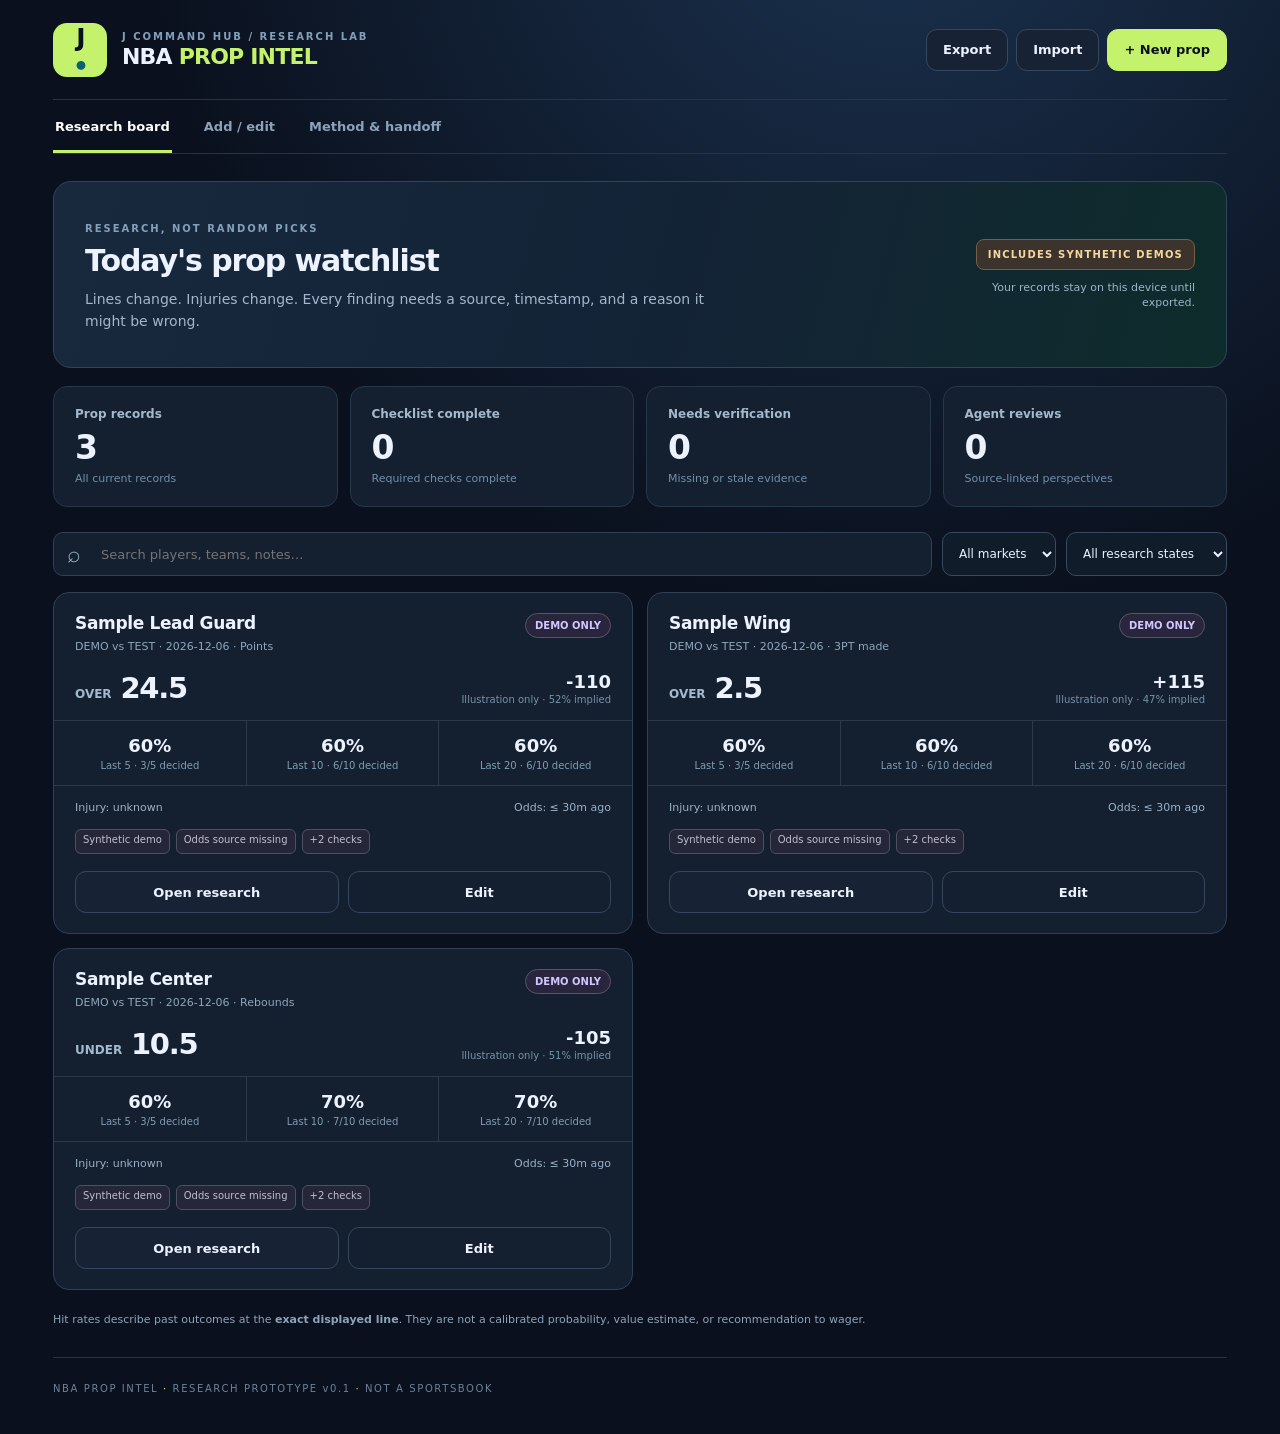
==== index.html @ aec1f1df "Import original NBA Prop Intel v0.1 source and living agent handoff" ====
<!doctype html>
<html lang="en">
<head>
  <meta charset="utf-8"><meta name="viewport" content="width=device-width,initial-scale=1,viewport-fit=cover">
  <meta name="theme-color" content="#0b1120"><meta name="description" content="Source-first NBA player prop research board for J Command Hub">
  <title>NBA Prop Intel · J Command Hub</title>
  <link rel="stylesheet" href="styles.css">
</head>
<body>
<div class="shell">
<header class="topbar">
  <div class="identity"><div class="logo">J<span>•</span></div><div><div class="eyebrow">J COMMAND HUB / RESEARCH LAB</div><h1>NBA <em>PROP INTEL</em></h1></div></div>
  <div class="head-actions"><button class="btn subtle" id="exportBtn" title="Export all records as JSON">Export</button><label for="importFile" class="btn subtle" tabindex="0" role="button">Import</label><input id="importFile" type="file" accept=".json,application/json" hidden><button id="newBtn" class="btn primary">+ New prop</button></div>
</header>
<nav class="nav" aria-label="Main navigation"><button data-tab="board" class="tab active">Research board</button><button data-tab="editor" class="tab">Add / edit</button><button data-tab="method" class="tab">Method &amp; handoff</button></nav>
<main>
<section id="boardTab" class="view active">
  <div class="hero"><div><span class="kicker">RESEARCH, NOT RANDOM PICKS</span><h2>Today's prop watchlist</h2><p>Lines change. Injuries change. Every finding needs a source, timestamp, and a reason it might be wrong.</p></div><div class="hero-right"><span id="modeBadge" class="mode">DEMO DATA</span><span class="small">Your records stay on this device until exported.</span></div></div>
  <div class="metrics"><div><div class="metric-label">Prop records</div><strong id="totalMetric">0</strong><small>All current records</small></div><div><div class="metric-label">Checklist complete</div><strong id="readyMetric">0</strong><small>Required checks complete</small></div><div><div class="metric-label">Needs verification</div><strong id="verifyMetric">0</strong><small>Missing or stale evidence</small></div><div><div class="metric-label">Agent reviews</div><strong id="reviewsMetric">0</strong><small>Source-linked perspectives</small></div></div>
  <div class="toolbar"><div class="searchwrap"><span aria-hidden="true">⌕</span><input id="searchInput" type="search" placeholder="Search players, teams, notes…" aria-label="Search prop records"></div><select id="marketFilter" aria-label="Filter market"><option value="all">All markets</option><option>Points</option><option>Rebounds</option><option>Assists</option><option>3PT made</option><option>PRA</option><option>PR</option><option>PA</option><option>RA</option><option>Steals</option><option>Blocks</option></select><select id="statusFilter" aria-label="Filter research state"><option value="all">All research states</option><option value="ready">Checklist complete</option><option value="verify">Needs verification</option><option value="demo">Demo only</option></select></div>
  <div id="boardList" class="cardgrid" aria-live="polite"></div><div class="footnote">Hit rates describe past outcomes at the <strong>exact displayed line</strong>. They are not a calibrated probability, value estimate, or recommendation to wager.</div>
</section>
<section id="editorTab" class="view">
  <div class="sectionhead"><div><span class="kicker">SOURCE-FIRST ENTRY</span><h2 id="editorHeading">Add a prop to research</h2><p>Missing information is allowed; unverified information is never silently treated as fact.</p></div><button id="clearFormBtn" class="btn subtle">Clear form</button></div>
  <form id="propForm" class="editor" novalidate><input type="hidden" id="recordId">
    <h3>01 / Market & price</h3><div class="form-grid">
      <label>Player <span>*</span><input id="player" required maxlength="100" placeholder="e.g. Player name"></label>
      <label>Game date <span>*</span><input id="gameDate" type="date" required></label>
      <label>Team<input id="team" maxlength="12" placeholder="e.g. BOS"></label><label>Opponent<input id="opponent" maxlength="12" placeholder="e.g. NYK"></label>
      <label>Market <span>*</span><select id="market"><option>Points</option><option>Rebounds</option><option>Assists</option><option>3PT made</option><option>PRA</option><option>PR</option><option>PA</option><option>RA</option><option>Steals</option><option>Blocks</option></select></label><label>Side <span>*</span><select id="side"><option>Over</option><option>Under</option></select></label>
      <label>Line <span>*</span><input id="line" type="number" step="0.5" min="0" required placeholder="24.5"></label><label>American odds <span>*</span><input id="odds" type="number" step="1" required placeholder="-110"></label>
      <label>Sportsbook<input id="sportsbook" maxlength="100" placeholder="Book or provider"></label><label>Odds captured at (local)<input id="oddsCaptured" type="datetime-local"></label>
      <label class="span2">Odds source link<input id="oddsSource" type="url" placeholder="https://…"></label>
    </div>
    <h3>02 / Statistical evidence</h3><div class="form-grid"><label class="span2">Recent completed-game values (newest first, separated by commas)<textarea id="recentGames" rows="3" placeholder="Example: 26, 30, 18, 27, 21 (only real, verified games)"></textarea><small>Only enter results for the selected market. Exclude DNPs, record sample dates in notes, and verify official box scores.</small></label>
    <label class="span2">Statistics source link<input id="statSource" type="url" placeholder="https://…"></label><label class="span2">Usage / minutes / role context<textarea id="roleNotes" rows="2" placeholder="Minutes trend, starting role, teammate availability, sample comparability…"></textarea></label></div>
    <h3>03 / Injury & opponent verification</h3><div class="form-grid"><label>Injury status<select id="injuryStatus"><option value="unknown">Unverified</option><option value="available">Available / verified</option><option value="questionable">Questionable</option><option value="out">Out</option><option value="doubtful">Doubtful</option><option value="probable">Probable</option></select></label><label>Last injury check (local)<input id="injuryChecked" type="datetime-local"></label><label class="span2">Injury source link<input id="injurySource" type="url" placeholder="https://official.nba.com/…"></label><label class="span2">Opponent & scenario notes<textarea id="matchupNotes" rows="2" placeholder="Pace, opponent scheme, rotation, back-to-back, relevant risks; cite sources in agent reviews"></textarea></label></div>
    <h3>04 / Review decision</h3><div class="form-grid"><label>Framework verdict<select id="verdict"><option value="HOLD">HOLD — needs verification</option><option value="LEAN">LEAN — conditional / price sensitive</option><option value="PASS">PASS — not supported</option><option value="VALUE GONE">VALUE GONE — line moved or price unavailable</option></select></label><label>Reviewer<input id="reviewer" maxlength="80" placeholder="J / Zeus / other agent"></label><label class="span2">Reason / biggest counterargument<textarea id="reason" rows="3" placeholder="What supports it, what contradicts it, and which assumptions remain…"></textarea></label></div>
    <div class="form-actions"><button class="btn primary" type="submit">Save research record</button><button type="button" id="deleteBtn" class="btn danger" hidden>Delete record</button><span id="formFeedback" role="status"></span></div>
  </form>
</section>
<section id="methodTab" class="view"><div class="sectionhead"><div><span class="kicker">GUARDRAILS & AGENT WORKFLOW</span><h2>How this research board works</h2><p>Transparent evidence beats an impressive-sounding unsupported AI prediction.</p></div></div>
  <div class="method-grid"><article><h3>1. Confirm the exact market</h3><p>Player, date, side, line, book, American price, and quote time. A line of 24.5 cannot be compared with 25.5 as though it were identical.</p></article><article><h3>2. Verify the stats</h3><p>Calculate from real game logs. Exclude DNP. Check sample size and whether the same minutes/role applies today.</p></article><article><h3>3. Check game-day uncertainty</h3><p>Use the <a href="https://official.nba.com/nba-injury-report-2026-27-season/" target="_blank" rel="noopener noreferrer">NBA official injury report</a>. Confirm lineup implications close to tip-off; stale odds become research-incomplete.</p></article><article><h3>4. Challenge the thesis</h3><p>Assign independent agents to stats, injury/rotation, matchup, market price, and counterargument. Log evidence with links and times.</p></article><article><h3>5. Distinguish price from probability</h3><p>American odds imply a <em>bookmaker break-even rate including vig</em>. Historical hit rate alone cannot establish expected value or an edge.</p></article><article><h3>6. Track predictions honestly</h3><p>Store pregame snapshots before comparing with outcomes; no hindsight edits. Maintain historical accuracy and calibration only after a meaningful sample.</p></article></div>
  <div class="callout"><strong>Multi-agent handoff</strong><p>Export the board as JSON and give it to the next agent together with <code>AGENT-HANDOFF.md</code>. Each agent should append a source-linked review, never overwrite an earlier review or silently upgrade unknown evidence to verified. The Hub stores the project link and next action; detailed NBA research stays in this app.</p><p>This version is a local prototype: no live sportsbook or stat API, cloud synchronization, automatic agent access, or real-money bet execution.</p></div>
</section>
</main>
<footer>NBA PROP INTEL <span>·</span> RESEARCH PROTOTYPE v0.1 <span>·</span> NOT A SPORTSBOOK</footer>
</div>
<dialog id="detailsDialog" aria-labelledby="detailsTitle"><div class="dialog-header"><div><span class="kicker">RESEARCH FILE</span><h2 id="detailsTitle">Player prop</h2></div><button id="closeDialog" aria-label="Close details" class="close">×</button></div><div id="detailsContent"></div><div class="dialog-actions"><button class="btn subtle" id="editFromDialog">Edit record</button><button class="btn primary" id="agentReviewBtn">Add agent review</button></div><div id="reviewEditor" hidden><h3>New independent review</h3><form id="reviewForm"><label>Research lane<select id="reviewRole"><option>Stats</option><option>Injury / rotation</option><option>Matchup</option><option>Market / price</option><option>Contrarian / audit</option></select></label><label>Verdict<select id="reviewVerdict"><option>Caution</option><option>Supports further research</option><option>Disputes thesis</option><option>Needs more data</option></select></label><label>Agent / researcher<input id="reviewAgent" required placeholder="Researcher or model"></label><label>Source URL<input id="reviewSource" type="url" placeholder="https://…"></label><label>Findings, counterevidence, limitations<textarea id="reviewNotes" required rows="3" placeholder="State checked facts and unknowns"></textarea></label><button type="submit" class="btn primary">Append review</button></form></div></dialog>
<div id="toast" role="status" aria-live="polite" class="toast" hidden></div><script src="app.js" defer></script>
</body></html>
---- styles.css ----
:root{font-family:Inter,ui-sans-serif,system-ui,-apple-system,Segoe UI,Arial,sans-serif;color:#ecf3ff;background:#0a101d;font-synthesis:none}*{box-sizing:border-box}body{margin:0;min-height:100vh;background:radial-gradient(circle at 70% -10%,#1b3350 0,transparent 42%),#0a101d}button,input,select,textarea{font:inherit}button{cursor:pointer}a{color:#75c8ee}a:hover{color:#adf0ff}.shell{max-width:1230px;margin:auto;padding:0 28px}.topbar{min-height:100px;display:flex;gap:16px;align-items:center;justify-content:space-between;border-bottom:1px solid #26344a}.identity{display:flex;gap:15px;align-items:center}.logo{width:54px;height:54px;display:grid;place-items:center;background:#c4f26c;color:#08101b;border-radius:14px;font-size:25px;font-weight:950;letter-spacing:-2px}.logo span{color:#0a6170}.eyebrow,.kicker{font-size:10px;letter-spacing:2px;font-weight:800;color:#83a0bb}.identity h1{margin:2px 0 0;font-size:22px;letter-spacing:-.8px}.identity h1 em{font-style:normal;color:#c4f26c}.head-actions{display:flex;gap:8px;align-items:center}.btn{border:1px solid #35475e;border-radius:11px;background:#182437;color:#ecf3ff;display:inline-flex;align-items:center;justify-content:center;min-height:42px;padding:9px 16px;font-size:13px;font-weight:750;text-decoration:none;transition:.15s}.btn:hover{filter:brightness(1.1)}.btn.primary{background:#c4f26c;border-color:#c4f26c;color:#0b111c}.btn.subtle{background:#172235}.btn.danger{color:#ffbcbc;border-color:#703f48;background:#321f2a}.nav{display:flex;gap:30px;border-bottom:1px solid #26344a}.tab{padding:19px 2px 16px;border:0;border-bottom:3px solid transparent;background:none;color:#8da2b8;font-size:13px;font-weight:700}.tab.active{border-color:#c4f26c;color:white}.view{display:none}.view.active{display:block}.hero{display:flex;gap:32px;justify-content:space-between;align-items:center;padding:35px 31px;margin:27px 0 18px;background:linear-gradient(105deg,#18283d,#132336 54%,#0e2c2b);border:1px solid #2d475a;border-radius:18px}.hero h2,.sectionhead h2{font-size:30px;line-height:1.12;letter-spacing:-1.1px;margin:8px 0}.hero p,.sectionhead p{font-size:14px;line-height:1.6;color:#a3b7cc;margin:10px 0 0;max-width:630px}.hero-right{display:flex;flex-direction:column;align-items:flex-end;gap:10px;max-width:220px}.mode{font-size:10px;letter-spacing:1.2px;font-weight:850;padding:9px 11px;color:#f6d79d;background:#3b332c;border:1px solid #726145;border-radius:8px}.small,.hero-right .small{font-size:11px;color:#9eb5c8;text-align:right;line-height:1.4}.metrics{display:grid;grid-template-columns:repeat(4,1fr);gap:12px}.metrics>div{background:#141f30;border:1px solid #27374a;border-radius:14px;padding:20px 21px}.metric-label{font-size:12px;font-weight:750;color:#a5b8cc}.metrics strong{display:block;font-size:33px;letter-spacing:-1px;margin:7px 0 0}.metrics small{font-size:11px;color:#7390a7}.toolbar{display:flex;gap:10px;align-items:center;margin:25px 0 16px}.searchwrap{display:flex;align-items:center;gap:8px;flex:1;background:#141f30;border:1px solid #304057;border-radius:10px;padding:0 13px;min-height:44px}.searchwrap span{color:#94afbe;font-size:23px}.searchwrap input{background:transparent;border:0;outline:0;color:#f6f9fe;min-width:0;width:100%;font-size:13px}.toolbar select,select,input,textarea{color:#e8f2ff;background:#111c2b;border:1px solid #394a60;border-radius:10px;padding:11px 12px;min-width:0}.toolbar select{font-size:12px;min-height:44px}.cardgrid{display:grid;grid-template-columns:repeat(2,minmax(0,1fr));gap:14px}.prop-card{border:1px solid #304057;border-radius:16px;background:#141f30;overflow:hidden}.prop-card-top{padding:20px 21px 13px;display:flex;justify-content:space-between;align-items:flex-start;gap:12px}.player{font-size:17px;letter-spacing:-.35px;font-weight:850}.match{color:#8fa7bc;font-size:11px;margin-top:7px}.state{border:1px solid #665840;border-radius:100px;padding:6px 9px;background:#343125;color:#f0d798;font-weight:800;font-size:10px;white-space:nowrap}.state.ready{border-color:#4a746b;color:#b2f4d6;background:#1f3933}.state.demo{border-color:#5a536b;background:#28253c;color:#d1c6ff}.prop-headline{display:flex;align-items:center;justify-content:space-between;padding:5px 21px 15px;gap:10px}.market-value{font-weight:900;font-size:29px;letter-spacing:-1.3px}.market-value small{font-size:12px;color:#a3bacc;font-weight:700;letter-spacing:0}.price-box{text-align:right}.price{font-size:18px;font-weight:850}.price-label{font-size:10px;color:#7893a8;margin-top:2px}.rate-grid{display:grid;grid-template-columns:repeat(3,1fr);border-top:1px solid #2b394b;border-bottom:1px solid #2b394b}.rate-cell{padding:14px 0;text-align:center;border-right:1px solid #2b394b}.rate-cell:last-child{border-right:0}.rate-cell strong{font-size:18px;display:block}.rate-cell small{font-size:10px;color:#829db2;display:block;margin-top:4px}.meta-line{display:flex;justify-content:space-between;gap:8px;padding:15px 21px;color:#9cb1c7;font-size:11px}.meta-line span{display:block}.flag-row{padding:0 21px;display:flex;gap:6px;flex-wrap:wrap;min-height:25px}.flag{font-size:10px;border:1px solid #4d5160;color:#c0bed0;background:#252738;border-radius:6px;padding:4px 7px}.card-actions{display:flex;padding:17px 21px 20px;gap:9px}.card-actions .btn{flex:1}.btn.ghost{background:transparent}.empty{grid-column:1/-1;border:1px dashed #42516b;border-radius:14px;padding:45px 20px;text-align:center;color:#9cb4c8}.empty strong{display:block;color:#ecf3ff;font-size:18px}.footnote{padding:21px 0 28px;color:#8da4bb;font-size:11px;line-height:1.6}.sectionhead{display:flex;align-items:center;justify-content:space-between;gap:15px;margin:32px 0 23px}.editor{border:1px solid #304057;background:#141f30;border-radius:16px;padding:22px 27px 30px;margin-bottom:35px}.editor h3{font-size:12px;color:#c4f26c;letter-spacing:1.4px;margin:28px 0 15px}.editor h3:first-child{margin-top:4px}.form-grid{display:grid;grid-template-columns:repeat(2,minmax(0,1fr));gap:14px 18px}.form-grid label, #reviewForm label{font-size:12px;font-weight:700;color:#bed0e0;display:flex;flex-direction:column;gap:6px}.form-grid label span{color:#c4f26c}.form-grid label.span2{grid-column:1/-1}.form-grid input,.form-grid select,.form-grid textarea,#reviewForm input,#reviewForm select,#reviewForm textarea{width:100%;outline:none}.form-grid small{color:#7996aa;line-height:1.5;font-size:11px;font-weight:400}.form-actions{display:flex;align-items:center;gap:12px;margin-top:28px;flex-wrap:wrap}.form-actions #formFeedback{font-size:12px;color:#c4f26c}.method-grid{display:grid;grid-template-columns:repeat(3,1fr);gap:14px;margin:22px 0}.method-grid article{background:#141f30;border:1px solid #2d4054;border-radius:14px;padding:21px}.method-grid h3{margin:0 0 8px;font-size:15px}.method-grid p{color:#9ab0c6;font-size:12px;line-height:1.65;margin:0}.callout{padding:20px 24px;border:1px solid #38505f;border-radius:14px;background:#122530;margin:23px 0 30px;color:#b4c8d9;font-size:13px;line-height:1.6}.callout strong{color:#ecf3ff}.callout p{margin:10px 0}.callout code{color:#c4f26c}footer{color:#6e8298;font-size:10px;letter-spacing:1.6px;border-top:1px solid #233247;padding:25px 0 40px}footer span{color:#c4f26c}dialog{color:#ecf3ff;max-width:720px;width:min(92vw,720px);max-height:91vh;overflow:auto;padding:24px;background:#121f2e;border:1px solid #42556d;border-radius:17px;box-shadow:0 16px 90px #000a}dialog::backdrop{background:#010914d0}.dialog-header{display:flex;align-items:flex-start;justify-content:space-between;gap:12px}.dialog-header h2{margin:8px 0}.close{border:0;background:#26364a;color:#fff;border-radius:8px;font-size:26px;width:36px;height:36px}.detail-section{border-top:1px solid #2b4156;padding:14px 0;font-size:13px;line-height:1.6;color:#b7cbdd;overflow-wrap:anywhere}.detail-section strong{color:white}.detail-section h3{margin:0 0 7px;color:#c4f26c;font-size:12px;letter-spacing:1px}.detail-section ul{margin:7px 0;padding-left:20px}.dialog-actions{display:flex;gap:10px;padding:15px 0;border-top:1px solid #2b4156}.dialog-actions button{flex:1}.review-item{border:1px solid #35495d;padding:10px;border-radius:9px;margin:8px 0;background:#1b2c3d}.review-item small{color:#8aadc0}#reviewEditor{border-top:1px solid #36465b;padding-top:10px}#reviewForm{display:grid;grid-template-columns:repeat(2,1fr);gap:12px}#reviewForm label:nth-last-of-type(1){grid-column:1/-1}#reviewForm button{grid-column:1/-1}.toast{position:fixed;bottom:20px;left:50%;transform:translateX(-50%);padding:13px 21px;border:1px solid #c4f26c;border-radius:9px;background:#20312a;color:#dfffbb;z-index:3;font-size:13px;box-shadow:0 10px 25px #000a}
@media(max-width:760px){.shell{padding:0 14px}.topbar{min-height:84px}.logo{width:42px;height:42px;font-size:21px;border-radius:10px}.identity{gap:10px}.identity h1{font-size:18px}.eyebrow{font-size:8px;letter-spacing:1.2px}.head-actions{gap:6px}.head-actions .btn{font-size:11px;padding:8px 10px;min-height:38px}.nav{gap:20px;overflow-x:auto}.tab{white-space:nowrap;padding:17px 0 14px}.hero{padding:24px 20px;margin-top:18px;display:block}.hero h2,.sectionhead h2{font-size:25px}.hero p{font-size:12px}.hero-right{max-width:none;align-items:flex-start;margin-top:17px}.hero-right .small{text-align:left}.metrics{grid-template-columns:repeat(2,1fr);gap:8px}.metrics>div{padding:15px}.metrics strong{font-size:27px}.toolbar{display:grid;grid-template-columns:1fr 1fr;gap:7px;margin-top:18px}.searchwrap{grid-column:1/-1}.toolbar select{width:100%}.cardgrid{grid-template-columns:1fr;gap:10px}.prop-card-top{padding:19px 18px 12px}.prop-headline{padding:4px 18px 14px}.flag-row{padding:0 18px}.meta-line{padding:15px 18px}.card-actions{padding:14px 18px 18px}.sectionhead{margin:23px 0 17px}.sectionhead .btn{font-size:11px;padding:8px}.editor{padding:15px;margin-bottom:20px}.form-grid{grid-template-columns:1fr;gap:12px}.form-grid label.span2{grid-column:auto}.method-grid{grid-template-columns:1fr}.method-grid article{padding:16px}footer{line-height:1.7}#reviewForm{grid-template-columns:1fr}#reviewForm label:nth-last-of-type(1),#reviewForm button{grid-column:auto}dialog{padding:18px}}
@media(max-width:400px){.identity h1{font-size:16px}.head-actions .btn{padding:7px}.head-actions .btn.subtle{font-size:10px}.logo{width:38px;height:38px}.eyebrow{font-size:7px}}
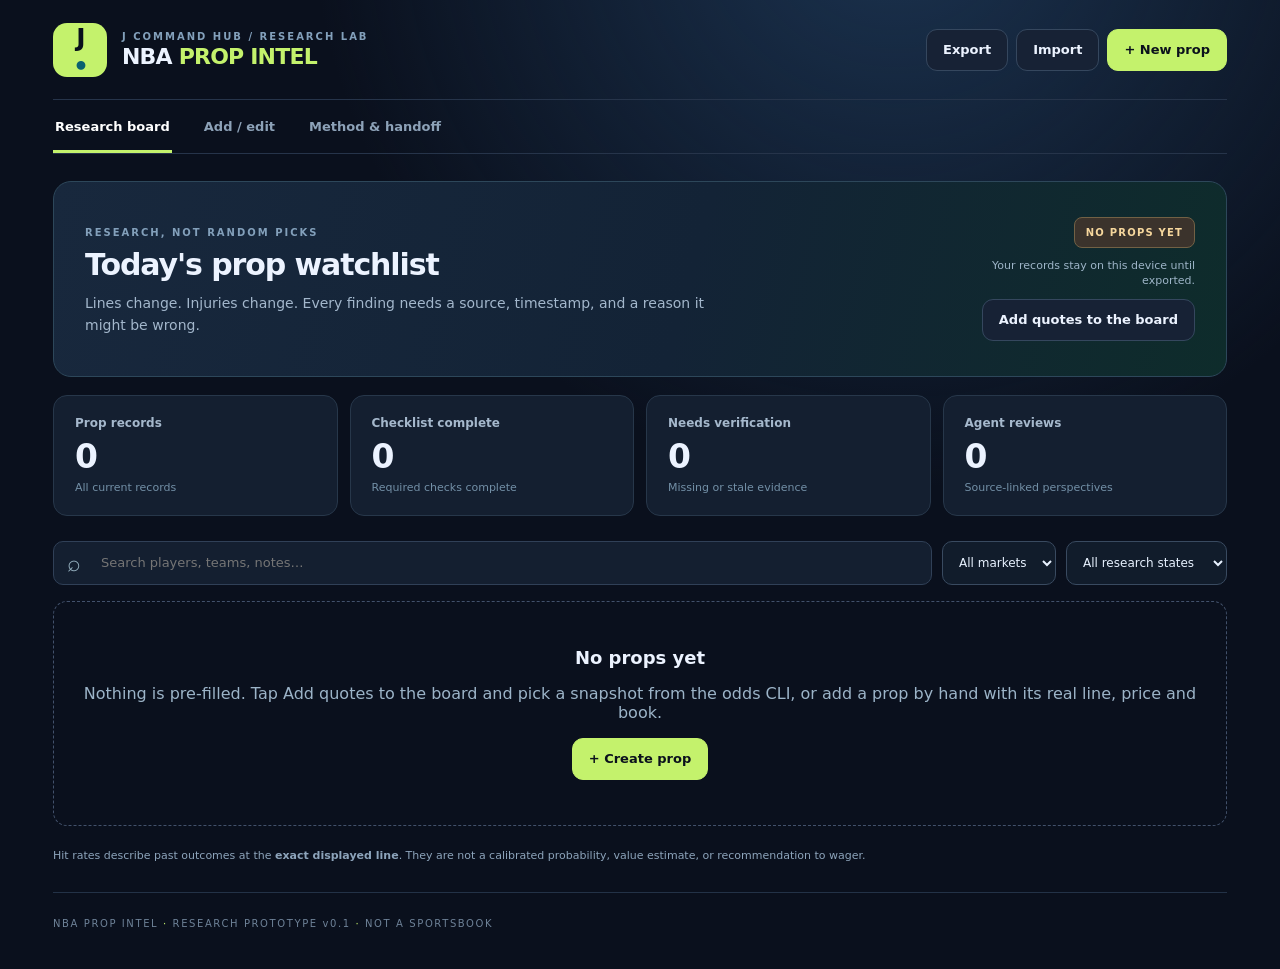
==== commit 1101fd57: "Remove seeded fake props; add 'Add quotes to the board' to turn Odds API snapshots into real researc" ====
--- a/index.html
+++ b/index.html
@@ -15,7 +15,7 @@
 <nav class="nav" aria-label="Main navigation"><button data-tab="board" class="tab active">Research board</button><button data-tab="editor" class="tab">Add / edit</button><button data-tab="method" class="tab">Method &amp; handoff</button></nav>
 <main>
 <section id="boardTab" class="view active">
-  <div class="hero"><div><span class="kicker">RESEARCH, NOT RANDOM PICKS</span><h2>Today's prop watchlist</h2><p>Lines change. Injuries change. Every finding needs a source, timestamp, and a reason it might be wrong.</p></div><div class="hero-right"><span id="modeBadge" class="mode">DEMO DATA</span><span class="small">Your records stay on this device until exported.</span></div></div>
+  <div class="hero"><div><span class="kicker">RESEARCH, NOT RANDOM PICKS</span><h2>Today's prop watchlist</h2><p>Lines change. Injuries change. Every finding needs a source, timestamp, and a reason it might be wrong.</p></div><div class="hero-right"><span id="modeBadge" class="mode">NO PROPS YET</span><span class="small">Your records stay on this device until exported.</span><label for="quoteBoardFile" class="btn subtle" tabindex="0" role="button" id="addQuotesBtn">Add quotes to the board</label><input id="quoteBoardFile" type="file" accept=".json,application/json" multiple hidden></div></div>
   <div class="metrics"><div><div class="metric-label">Prop records</div><strong id="totalMetric">0</strong><small>All current records</small></div><div><div class="metric-label">Checklist complete</div><strong id="readyMetric">0</strong><small>Required checks complete</small></div><div><div class="metric-label">Needs verification</div><strong id="verifyMetric">0</strong><small>Missing or stale evidence</small></div><div><div class="metric-label">Agent reviews</div><strong id="reviewsMetric">0</strong><small>Source-linked perspectives</small></div></div>
   <div class="toolbar"><div class="searchwrap"><span aria-hidden="true">⌕</span><input id="searchInput" type="search" placeholder="Search players, teams, notes…" aria-label="Search prop records"></div><select id="marketFilter" aria-label="Filter market"><option value="all">All markets</option><option>Points</option><option>Rebounds</option><option>Assists</option><option>3PT made</option><option>PRA</option><option>PR</option><option>PA</option><option>RA</option><option>Steals</option><option>Blocks</option></select><select id="statusFilter" aria-label="Filter research state"><option value="all">All research states</option><option value="ready">Checklist complete</option><option value="verify">Needs verification</option><option value="demo">Demo only</option></select></div>
   <div id="boardList" class="cardgrid" aria-live="polite"></div><div class="footnote">Hit rates describe past outcomes at the <strong>exact displayed line</strong>. They are not a calibrated probability, value estimate, or recommendation to wager.</div>
@@ -47,5 +47,5 @@
 <footer>NBA PROP INTEL <span>·</span> RESEARCH PROTOTYPE v0.1 <span>·</span> NOT A SPORTSBOOK</footer>
 </div>
 <dialog id="detailsDialog" aria-labelledby="detailsTitle"><div class="dialog-header"><div><span class="kicker">RESEARCH FILE</span><h2 id="detailsTitle">Player prop</h2></div><button id="closeDialog" aria-label="Close details" class="close">×</button></div><div id="detailsContent"></div><div class="dialog-actions"><button class="btn subtle" id="editFromDialog">Edit record</button><button class="btn primary" id="agentReviewBtn">Add agent review</button></div><div id="reviewEditor" hidden><h3>New independent review</h3><form id="reviewForm"><label>Research lane<select id="reviewRole"><option>Stats</option><option>Injury / rotation</option><option>Matchup</option><option>Market / price</option><option>Contrarian / audit</option></select></label><label>Verdict<select id="reviewVerdict"><option>Caution</option><option>Supports further research</option><option>Disputes thesis</option><option>Needs more data</option></select></label><label>Agent / researcher<input id="reviewAgent" required placeholder="Researcher or model"></label><label>Source URL<input id="reviewSource" type="url" placeholder="https://…"></label><label>Findings, counterevidence, limitations<textarea id="reviewNotes" required rows="3" placeholder="State checked facts and unknowns"></textarea></label><button type="submit" class="btn primary">Append review</button></form></div></dialog>
-<div id="toast" role="status" aria-live="polite" class="toast" hidden></div><script src="app.js" defer></script>
+<div id="toast" role="status" aria-live="polite" class="toast" hidden></div><script src="odds-adapter.js" defer></script><script src="verify-quote.js" defer></script><script src="app.js" defer></script>
 </body></html>
--- a/styles.css
+++ b/styles.css
@@ -1,3 +1,4 @@
 :root{font-family:Inter,ui-sans-serif,system-ui,-apple-system,Segoe UI,Arial,sans-serif;color:#ecf3ff;background:#0a101d;font-synthesis:none}*{box-sizing:border-box}body{margin:0;min-height:100vh;background:radial-gradient(circle at 70% -10%,#1b3350 0,transparent 42%),#0a101d}button,input,select,textarea{font:inherit}button{cursor:pointer}a{color:#75c8ee}a:hover{color:#adf0ff}.shell{max-width:1230px;margin:auto;padding:0 28px}.topbar{min-height:100px;display:flex;gap:16px;align-items:center;justify-content:space-between;border-bottom:1px solid #26344a}.identity{display:flex;gap:15px;align-items:center}.logo{width:54px;height:54px;display:grid;place-items:center;background:#c4f26c;color:#08101b;border-radius:14px;font-size:25px;font-weight:950;letter-spacing:-2px}.logo span{color:#0a6170}.eyebrow,.kicker{font-size:10px;letter-spacing:2px;font-weight:800;color:#83a0bb}.identity h1{margin:2px 0 0;font-size:22px;letter-spacing:-.8px}.identity h1 em{font-style:normal;color:#c4f26c}.head-actions{display:flex;gap:8px;align-items:center}.btn{border:1px solid #35475e;border-radius:11px;background:#182437;color:#ecf3ff;display:inline-flex;align-items:center;justify-content:center;min-height:42px;padding:9px 16px;font-size:13px;font-weight:750;text-decoration:none;transition:.15s}.btn:hover{filter:brightness(1.1)}.btn.primary{background:#c4f26c;border-color:#c4f26c;color:#0b111c}.btn.subtle{background:#172235}.btn.danger{color:#ffbcbc;border-color:#703f48;background:#321f2a}.nav{display:flex;gap:30px;border-bottom:1px solid #26344a}.tab{padding:19px 2px 16px;border:0;border-bottom:3px solid transparent;background:none;color:#8da2b8;font-size:13px;font-weight:700}.tab.active{border-color:#c4f26c;color:white}.view{display:none}.view.active{display:block}.hero{display:flex;gap:32px;justify-content:space-between;align-items:center;padding:35px 31px;margin:27px 0 18px;background:linear-gradient(105deg,#18283d,#132336 54%,#0e2c2b);border:1px solid #2d475a;border-radius:18px}.hero h2,.sectionhead h2{font-size:30px;line-height:1.12;letter-spacing:-1.1px;margin:8px 0}.hero p,.sectionhead p{font-size:14px;line-height:1.6;color:#a3b7cc;margin:10px 0 0;max-width:630px}.hero-right{display:flex;flex-direction:column;align-items:flex-end;gap:10px;max-width:220px}.mode{font-size:10px;letter-spacing:1.2px;font-weight:850;padding:9px 11px;color:#f6d79d;background:#3b332c;border:1px solid #726145;border-radius:8px}.small,.hero-right .small{font-size:11px;color:#9eb5c8;text-align:right;line-height:1.4}.metrics{display:grid;grid-template-columns:repeat(4,1fr);gap:12px}.metrics>div{background:#141f30;border:1px solid #27374a;border-radius:14px;padding:20px 21px}.metric-label{font-size:12px;font-weight:750;color:#a5b8cc}.metrics strong{display:block;font-size:33px;letter-spacing:-1px;margin:7px 0 0}.metrics small{font-size:11px;color:#7390a7}.toolbar{display:flex;gap:10px;align-items:center;margin:25px 0 16px}.searchwrap{display:flex;align-items:center;gap:8px;flex:1;background:#141f30;border:1px solid #304057;border-radius:10px;padding:0 13px;min-height:44px}.searchwrap span{color:#94afbe;font-size:23px}.searchwrap input{background:transparent;border:0;outline:0;color:#f6f9fe;min-width:0;width:100%;font-size:13px}.toolbar select,select,input,textarea{color:#e8f2ff;background:#111c2b;border:1px solid #394a60;border-radius:10px;padding:11px 12px;min-width:0}.toolbar select{font-size:12px;min-height:44px}.cardgrid{display:grid;grid-template-columns:repeat(2,minmax(0,1fr));gap:14px}.prop-card{border:1px solid #304057;border-radius:16px;background:#141f30;overflow:hidden}.prop-card-top{padding:20px 21px 13px;display:flex;justify-content:space-between;align-items:flex-start;gap:12px}.player{font-size:17px;letter-spacing:-.35px;font-weight:850}.match{color:#8fa7bc;font-size:11px;margin-top:7px}.state{border:1px solid #665840;border-radius:100px;padding:6px 9px;background:#343125;color:#f0d798;font-weight:800;font-size:10px;white-space:nowrap}.state.ready{border-color:#4a746b;color:#b2f4d6;background:#1f3933}.state.demo{border-color:#5a536b;background:#28253c;color:#d1c6ff}.prop-headline{display:flex;align-items:center;justify-content:space-between;padding:5px 21px 15px;gap:10px}.market-value{font-weight:900;font-size:29px;letter-spacing:-1.3px}.market-value small{font-size:12px;color:#a3bacc;font-weight:700;letter-spacing:0}.price-box{text-align:right}.price{font-size:18px;font-weight:850}.price-label{font-size:10px;color:#7893a8;margin-top:2px}.rate-grid{display:grid;grid-template-columns:repeat(3,1fr);border-top:1px solid #2b394b;border-bottom:1px solid #2b394b}.rate-cell{padding:14px 0;text-align:center;border-right:1px solid #2b394b}.rate-cell:last-child{border-right:0}.rate-cell strong{font-size:18px;display:block}.rate-cell small{font-size:10px;color:#829db2;display:block;margin-top:4px}.meta-line{display:flex;justify-content:space-between;gap:8px;padding:15px 21px;color:#9cb1c7;font-size:11px}.meta-line span{display:block}.flag-row{padding:0 21px;display:flex;gap:6px;flex-wrap:wrap;min-height:25px}.flag{font-size:10px;border:1px solid #4d5160;color:#c0bed0;background:#252738;border-radius:6px;padding:4px 7px}.card-actions{display:flex;padding:17px 21px 20px;gap:9px}.card-actions .btn{flex:1}.btn.ghost{background:transparent}.empty{grid-column:1/-1;border:1px dashed #42516b;border-radius:14px;padding:45px 20px;text-align:center;color:#9cb4c8}.empty strong{display:block;color:#ecf3ff;font-size:18px}.footnote{padding:21px 0 28px;color:#8da4bb;font-size:11px;line-height:1.6}.sectionhead{display:flex;align-items:center;justify-content:space-between;gap:15px;margin:32px 0 23px}.editor{border:1px solid #304057;background:#141f30;border-radius:16px;padding:22px 27px 30px;margin-bottom:35px}.editor h3{font-size:12px;color:#c4f26c;letter-spacing:1.4px;margin:28px 0 15px}.editor h3:first-child{margin-top:4px}.form-grid{display:grid;grid-template-columns:repeat(2,minmax(0,1fr));gap:14px 18px}.form-grid label, #reviewForm label{font-size:12px;font-weight:700;color:#bed0e0;display:flex;flex-direction:column;gap:6px}.form-grid label span{color:#c4f26c}.form-grid label.span2{grid-column:1/-1}.form-grid input,.form-grid select,.form-grid textarea,#reviewForm input,#reviewForm select,#reviewForm textarea{width:100%;outline:none}.form-grid small{color:#7996aa;line-height:1.5;font-size:11px;font-weight:400}.form-actions{display:flex;align-items:center;gap:12px;margin-top:28px;flex-wrap:wrap}.form-actions #formFeedback{font-size:12px;color:#c4f26c}.method-grid{display:grid;grid-template-columns:repeat(3,1fr);gap:14px;margin:22px 0}.method-grid article{background:#141f30;border:1px solid #2d4054;border-radius:14px;padding:21px}.method-grid h3{margin:0 0 8px;font-size:15px}.method-grid p{color:#9ab0c6;font-size:12px;line-height:1.65;margin:0}.callout{padding:20px 24px;border:1px solid #38505f;border-radius:14px;background:#122530;margin:23px 0 30px;color:#b4c8d9;font-size:13px;line-height:1.6}.callout strong{color:#ecf3ff}.callout p{margin:10px 0}.callout code{color:#c4f26c}footer{color:#6e8298;font-size:10px;letter-spacing:1.6px;border-top:1px solid #233247;padding:25px 0 40px}footer span{color:#c4f26c}dialog{color:#ecf3ff;max-width:720px;width:min(92vw,720px);max-height:91vh;overflow:auto;padding:24px;background:#121f2e;border:1px solid #42556d;border-radius:17px;box-shadow:0 16px 90px #000a}dialog::backdrop{background:#010914d0}.dialog-header{display:flex;align-items:flex-start;justify-content:space-between;gap:12px}.dialog-header h2{margin:8px 0}.close{border:0;background:#26364a;color:#fff;border-radius:8px;font-size:26px;width:36px;height:36px}.detail-section{border-top:1px solid #2b4156;padding:14px 0;font-size:13px;line-height:1.6;color:#b7cbdd;overflow-wrap:anywhere}.detail-section strong{color:white}.detail-section h3{margin:0 0 7px;color:#c4f26c;font-size:12px;letter-spacing:1px}.detail-section ul{margin:7px 0;padding-left:20px}.dialog-actions{display:flex;gap:10px;padding:15px 0;border-top:1px solid #2b4156}.dialog-actions button{flex:1}.review-item{border:1px solid #35495d;padding:10px;border-radius:9px;margin:8px 0;background:#1b2c3d}.review-item small{color:#8aadc0}#reviewEditor{border-top:1px solid #36465b;padding-top:10px}#reviewForm{display:grid;grid-template-columns:repeat(2,1fr);gap:12px}#reviewForm label:nth-last-of-type(1){grid-column:1/-1}#reviewForm button{grid-column:1/-1}.toast{position:fixed;bottom:20px;left:50%;transform:translateX(-50%);padding:13px 21px;border:1px solid #c4f26c;border-radius:9px;background:#20312a;color:#dfffbb;z-index:3;font-size:13px;box-shadow:0 10px 25px #000a}
+.vq-note{color:#9ab0c6;font-size:12px;margin:4px 0}.vq-controls{display:flex;gap:9px;flex-wrap:wrap;margin:8px 0}.vq-controls .btn{min-height:38px;padding:7px 13px;font-size:12px}.vq-status{display:inline-block;border:1px solid #665840;border-radius:100px;padding:3px 9px;margin-right:4px;font-weight:800;font-size:10px;letter-spacing:.6px;background:#343125;color:#f0d798;white-space:nowrap}.vq-ok{border-color:#4a746b;color:#b2f4d6;background:#1f3933}.vq-unavailable{border-color:#703f48;color:#ffbcbc;background:#321f2a}.vq-none{border-color:#4d5160;color:#c0bed0;background:#252738}.vq-mock{border-color:#5a536b;background:#28253c;color:#d1c6ff}.vq-error{color:#ffbcbc;border:1px solid #703f48;background:#321f2a;border-radius:9px;padding:8px 10px}.vq-warn{color:#f0d798}.vq-meta{font-size:12px;color:#9ab0c6}.vq-quotes{list-style:none;padding:0;margin:8px 0}.vq-quote{border:1px solid #35495d;padding:9px 10px;border-radius:9px;margin:6px 0;background:#1b2c3d}.vq-quote small{color:#8aadc0}
 @media(max-width:760px){.shell{padding:0 14px}.topbar{min-height:84px}.logo{width:42px;height:42px;font-size:21px;border-radius:10px}.identity{gap:10px}.identity h1{font-size:18px}.eyebrow{font-size:8px;letter-spacing:1.2px}.head-actions{gap:6px}.head-actions .btn{font-size:11px;padding:8px 10px;min-height:38px}.nav{gap:20px;overflow-x:auto}.tab{white-space:nowrap;padding:17px 0 14px}.hero{padding:24px 20px;margin-top:18px;display:block}.hero h2,.sectionhead h2{font-size:25px}.hero p{font-size:12px}.hero-right{max-width:none;align-items:flex-start;margin-top:17px}.hero-right .small{text-align:left}.metrics{grid-template-columns:repeat(2,1fr);gap:8px}.metrics>div{padding:15px}.metrics strong{font-size:27px}.toolbar{display:grid;grid-template-columns:1fr 1fr;gap:7px;margin-top:18px}.searchwrap{grid-column:1/-1}.toolbar select{width:100%}.cardgrid{grid-template-columns:1fr;gap:10px}.prop-card-top{padding:19px 18px 12px}.prop-headline{padding:4px 18px 14px}.flag-row{padding:0 18px}.meta-line{padding:15px 18px}.card-actions{padding:14px 18px 18px}.sectionhead{margin:23px 0 17px}.sectionhead .btn{font-size:11px;padding:8px}.editor{padding:15px;margin-bottom:20px}.form-grid{grid-template-columns:1fr;gap:12px}.form-grid label.span2{grid-column:auto}.method-grid{grid-template-columns:1fr}.method-grid article{padding:16px}footer{line-height:1.7}#reviewForm{grid-template-columns:1fr}#reviewForm label:nth-last-of-type(1),#reviewForm button{grid-column:auto}dialog{padding:18px}}
 @media(max-width:400px){.identity h1{font-size:16px}.head-actions .btn{padding:7px}.head-actions .btn.subtle{font-size:10px}.logo{width:38px;height:38px}.eyebrow{font-size:7px}}
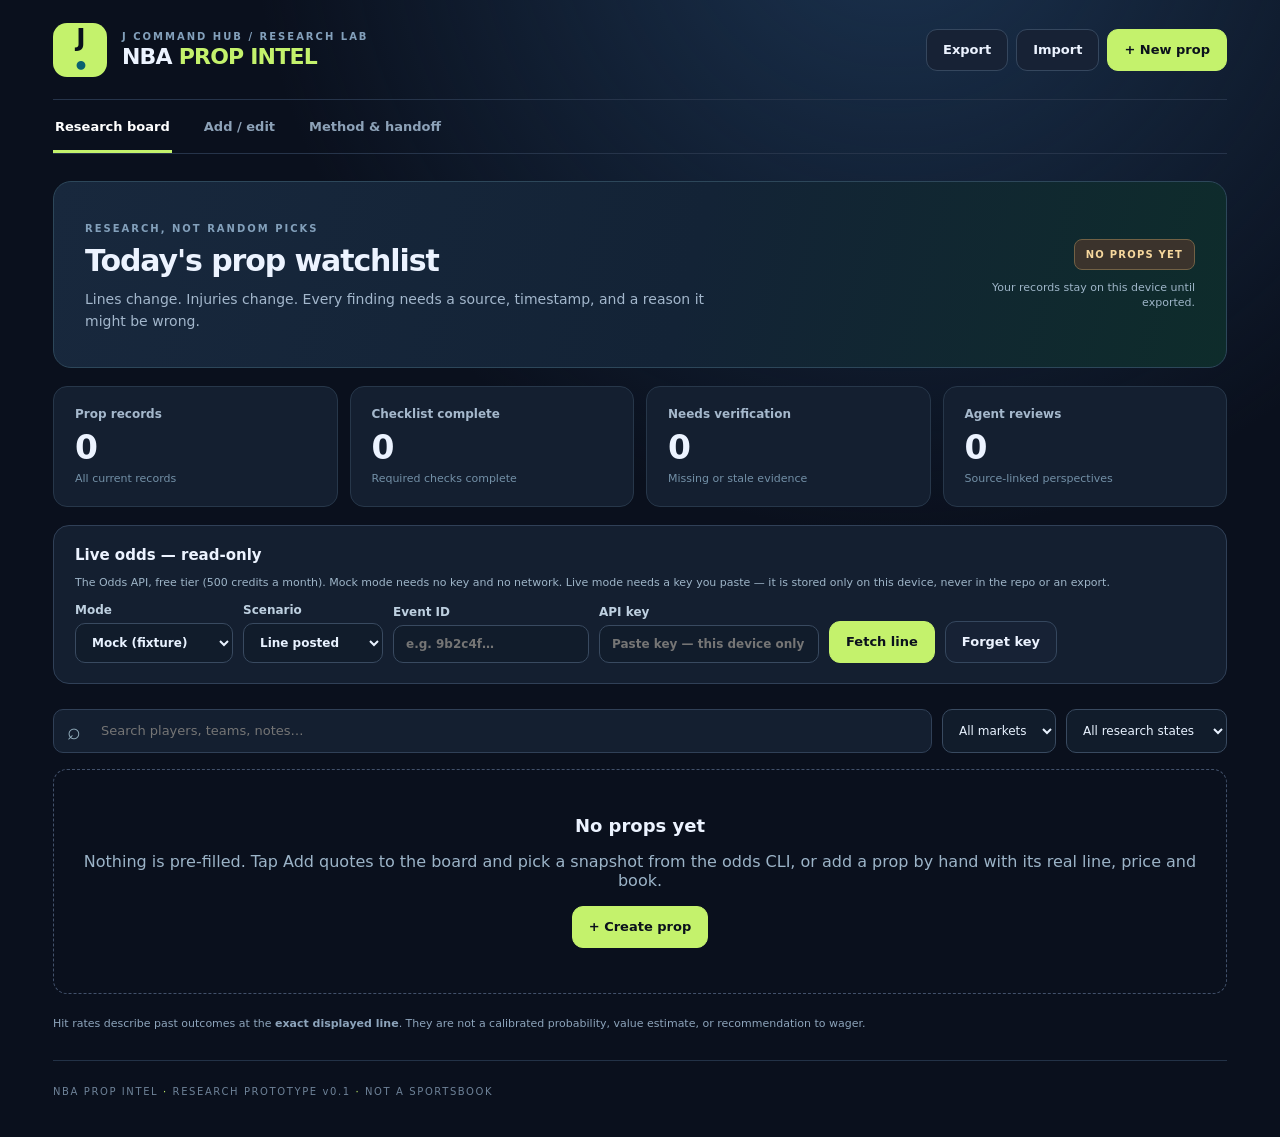
==== commit 8e964399: "Odds panel UI + session docs - 'Live odds - read-only' panel in index.html + CSS (Mock/Live   mode, " ====
--- a/index.html
+++ b/index.html
@@ -15,8 +15,9 @@
 <nav class="nav" aria-label="Main navigation"><button data-tab="board" class="tab active">Research board</button><button data-tab="editor" class="tab">Add / edit</button><button data-tab="method" class="tab">Method &amp; handoff</button></nav>
 <main>
 <section id="boardTab" class="view active">
-  <div class="hero"><div><span class="kicker">RESEARCH, NOT RANDOM PICKS</span><h2>Today's prop watchlist</h2><p>Lines change. Injuries change. Every finding needs a source, timestamp, and a reason it might be wrong.</p></div><div class="hero-right"><span id="modeBadge" class="mode">NO PROPS YET</span><span class="small">Your records stay on this device until exported.</span><label for="quoteBoardFile" class="btn subtle" tabindex="0" role="button" id="addQuotesBtn">Add quotes to the board</label><input id="quoteBoardFile" type="file" accept=".json,application/json" multiple hidden></div></div>
+  <div class="hero"><div><span class="kicker">RESEARCH, NOT RANDOM PICKS</span><h2>Today's prop watchlist</h2><p>Lines change. Injuries change. Every finding needs a source, timestamp, and a reason it might be wrong.</p></div><div class="hero-right"><span id="modeBadge" class="mode">DEMO DATA</span><span class="small">Your records stay on this device until exported.</span></div></div>
   <div class="metrics"><div><div class="metric-label">Prop records</div><strong id="totalMetric">0</strong><small>All current records</small></div><div><div class="metric-label">Checklist complete</div><strong id="readyMetric">0</strong><small>Required checks complete</small></div><div><div class="metric-label">Needs verification</div><strong id="verifyMetric">0</strong><small>Missing or stale evidence</small></div><div><div class="metric-label">Agent reviews</div><strong id="reviewsMetric">0</strong><small>Source-linked perspectives</small></div></div>
+  <section id="oddsPanel" class="odds-panel" aria-label="Live odds, read-only"><h3>Live odds — read-only</h3><p class="small">The Odds API, free tier (500 credits a month). Mock mode needs no key and no network. Live mode needs a key you paste — it is stored only on this device, never in the repo or an export.</p><div class="odds-controls"><label>Mode <select id="oddsMode"><option value="mock">Mock (fixture)</option><option value="live">Live (needs key)</option></select></label><label>Scenario <select id="oddsScenario"><option value="ok">Line posted</option><option value="noMarket">No market</option><option value="stale">Stale line</option></select></label><label>Event ID <input id="oddsEventId" placeholder="e.g. 9b2c4f…" maxlength="64"></label><label>API key <input id="oddsKey" type="password" autocomplete="off" placeholder="Paste key — this device only"></label><button id="oddsFetchBtn" class="btn primary" type="button">Fetch line</button><button id="oddsClearKeyBtn" class="btn subtle" type="button">Forget key</button></div><div id="oddsResult" role="status"></div></section>
   <div class="toolbar"><div class="searchwrap"><span aria-hidden="true">⌕</span><input id="searchInput" type="search" placeholder="Search players, teams, notes…" aria-label="Search prop records"></div><select id="marketFilter" aria-label="Filter market"><option value="all">All markets</option><option>Points</option><option>Rebounds</option><option>Assists</option><option>3PT made</option><option>PRA</option><option>PR</option><option>PA</option><option>RA</option><option>Steals</option><option>Blocks</option></select><select id="statusFilter" aria-label="Filter research state"><option value="all">All research states</option><option value="ready">Checklist complete</option><option value="verify">Needs verification</option><option value="demo">Demo only</option></select></div>
   <div id="boardList" class="cardgrid" aria-live="polite"></div><div class="footnote">Hit rates describe past outcomes at the <strong>exact displayed line</strong>. They are not a calibrated probability, value estimate, or recommendation to wager.</div>
 </section>
@@ -47,5 +48,5 @@
 <footer>NBA PROP INTEL <span>·</span> RESEARCH PROTOTYPE v0.1 <span>·</span> NOT A SPORTSBOOK</footer>
 </div>
 <dialog id="detailsDialog" aria-labelledby="detailsTitle"><div class="dialog-header"><div><span class="kicker">RESEARCH FILE</span><h2 id="detailsTitle">Player prop</h2></div><button id="closeDialog" aria-label="Close details" class="close">×</button></div><div id="detailsContent"></div><div class="dialog-actions"><button class="btn subtle" id="editFromDialog">Edit record</button><button class="btn primary" id="agentReviewBtn">Add agent review</button></div><div id="reviewEditor" hidden><h3>New independent review</h3><form id="reviewForm"><label>Research lane<select id="reviewRole"><option>Stats</option><option>Injury / rotation</option><option>Matchup</option><option>Market / price</option><option>Contrarian / audit</option></select></label><label>Verdict<select id="reviewVerdict"><option>Caution</option><option>Supports further research</option><option>Disputes thesis</option><option>Needs more data</option></select></label><label>Agent / researcher<input id="reviewAgent" required placeholder="Researcher or model"></label><label>Source URL<input id="reviewSource" type="url" placeholder="https://…"></label><label>Findings, counterevidence, limitations<textarea id="reviewNotes" required rows="3" placeholder="State checked facts and unknowns"></textarea></label><button type="submit" class="btn primary">Append review</button></form></div></dialog>
-<div id="toast" role="status" aria-live="polite" class="toast" hidden></div><script src="odds-adapter.js" defer></script><script src="verify-quote.js" defer></script><script src="app.js" defer></script>
+<div id="toast" role="status" aria-live="polite" class="toast" hidden></div><script src="app.js" defer></script><script src="odds-adapter.js" defer></script>
 </body></html>
--- a/styles.css
+++ b/styles.css
@@ -1,4 +1,3 @@
 :root{font-family:Inter,ui-sans-serif,system-ui,-apple-system,Segoe UI,Arial,sans-serif;color:#ecf3ff;background:#0a101d;font-synthesis:none}*{box-sizing:border-box}body{margin:0;min-height:100vh;background:radial-gradient(circle at 70% -10%,#1b3350 0,transparent 42%),#0a101d}button,input,select,textarea{font:inherit}button{cursor:pointer}a{color:#75c8ee}a:hover{color:#adf0ff}.shell{max-width:1230px;margin:auto;padding:0 28px}.topbar{min-height:100px;display:flex;gap:16px;align-items:center;justify-content:space-between;border-bottom:1px solid #26344a}.identity{display:flex;gap:15px;align-items:center}.logo{width:54px;height:54px;display:grid;place-items:center;background:#c4f26c;color:#08101b;border-radius:14px;font-size:25px;font-weight:950;letter-spacing:-2px}.logo span{color:#0a6170}.eyebrow,.kicker{font-size:10px;letter-spacing:2px;font-weight:800;color:#83a0bb}.identity h1{margin:2px 0 0;font-size:22px;letter-spacing:-.8px}.identity h1 em{font-style:normal;color:#c4f26c}.head-actions{display:flex;gap:8px;align-items:center}.btn{border:1px solid #35475e;border-radius:11px;background:#182437;color:#ecf3ff;display:inline-flex;align-items:center;justify-content:center;min-height:42px;padding:9px 16px;font-size:13px;font-weight:750;text-decoration:none;transition:.15s}.btn:hover{filter:brightness(1.1)}.btn.primary{background:#c4f26c;border-color:#c4f26c;color:#0b111c}.btn.subtle{background:#172235}.btn.danger{color:#ffbcbc;border-color:#703f48;background:#321f2a}.nav{display:flex;gap:30px;border-bottom:1px solid #26344a}.tab{padding:19px 2px 16px;border:0;border-bottom:3px solid transparent;background:none;color:#8da2b8;font-size:13px;font-weight:700}.tab.active{border-color:#c4f26c;color:white}.view{display:none}.view.active{display:block}.hero{display:flex;gap:32px;justify-content:space-between;align-items:center;padding:35px 31px;margin:27px 0 18px;background:linear-gradient(105deg,#18283d,#132336 54%,#0e2c2b);border:1px solid #2d475a;border-radius:18px}.hero h2,.sectionhead h2{font-size:30px;line-height:1.12;letter-spacing:-1.1px;margin:8px 0}.hero p,.sectionhead p{font-size:14px;line-height:1.6;color:#a3b7cc;margin:10px 0 0;max-width:630px}.hero-right{display:flex;flex-direction:column;align-items:flex-end;gap:10px;max-width:220px}.mode{font-size:10px;letter-spacing:1.2px;font-weight:850;padding:9px 11px;color:#f6d79d;background:#3b332c;border:1px solid #726145;border-radius:8px}.small,.hero-right .small{font-size:11px;color:#9eb5c8;text-align:right;line-height:1.4}.metrics{display:grid;grid-template-columns:repeat(4,1fr);gap:12px}.metrics>div{background:#141f30;border:1px solid #27374a;border-radius:14px;padding:20px 21px}.metric-label{font-size:12px;font-weight:750;color:#a5b8cc}.metrics strong{display:block;font-size:33px;letter-spacing:-1px;margin:7px 0 0}.metrics small{font-size:11px;color:#7390a7}.toolbar{display:flex;gap:10px;align-items:center;margin:25px 0 16px}.searchwrap{display:flex;align-items:center;gap:8px;flex:1;background:#141f30;border:1px solid #304057;border-radius:10px;padding:0 13px;min-height:44px}.searchwrap span{color:#94afbe;font-size:23px}.searchwrap input{background:transparent;border:0;outline:0;color:#f6f9fe;min-width:0;width:100%;font-size:13px}.toolbar select,select,input,textarea{color:#e8f2ff;background:#111c2b;border:1px solid #394a60;border-radius:10px;padding:11px 12px;min-width:0}.toolbar select{font-size:12px;min-height:44px}.cardgrid{display:grid;grid-template-columns:repeat(2,minmax(0,1fr));gap:14px}.prop-card{border:1px solid #304057;border-radius:16px;background:#141f30;overflow:hidden}.prop-card-top{padding:20px 21px 13px;display:flex;justify-content:space-between;align-items:flex-start;gap:12px}.player{font-size:17px;letter-spacing:-.35px;font-weight:850}.match{color:#8fa7bc;font-size:11px;margin-top:7px}.state{border:1px solid #665840;border-radius:100px;padding:6px 9px;background:#343125;color:#f0d798;font-weight:800;font-size:10px;white-space:nowrap}.state.ready{border-color:#4a746b;color:#b2f4d6;background:#1f3933}.state.demo{border-color:#5a536b;background:#28253c;color:#d1c6ff}.prop-headline{display:flex;align-items:center;justify-content:space-between;padding:5px 21px 15px;gap:10px}.market-value{font-weight:900;font-size:29px;letter-spacing:-1.3px}.market-value small{font-size:12px;color:#a3bacc;font-weight:700;letter-spacing:0}.price-box{text-align:right}.price{font-size:18px;font-weight:850}.price-label{font-size:10px;color:#7893a8;margin-top:2px}.rate-grid{display:grid;grid-template-columns:repeat(3,1fr);border-top:1px solid #2b394b;border-bottom:1px solid #2b394b}.rate-cell{padding:14px 0;text-align:center;border-right:1px solid #2b394b}.rate-cell:last-child{border-right:0}.rate-cell strong{font-size:18px;display:block}.rate-cell small{font-size:10px;color:#829db2;display:block;margin-top:4px}.meta-line{display:flex;justify-content:space-between;gap:8px;padding:15px 21px;color:#9cb1c7;font-size:11px}.meta-line span{display:block}.flag-row{padding:0 21px;display:flex;gap:6px;flex-wrap:wrap;min-height:25px}.flag{font-size:10px;border:1px solid #4d5160;color:#c0bed0;background:#252738;border-radius:6px;padding:4px 7px}.card-actions{display:flex;padding:17px 21px 20px;gap:9px}.card-actions .btn{flex:1}.btn.ghost{background:transparent}.empty{grid-column:1/-1;border:1px dashed #42516b;border-radius:14px;padding:45px 20px;text-align:center;color:#9cb4c8}.empty strong{display:block;color:#ecf3ff;font-size:18px}.footnote{padding:21px 0 28px;color:#8da4bb;font-size:11px;line-height:1.6}.sectionhead{display:flex;align-items:center;justify-content:space-between;gap:15px;margin:32px 0 23px}.editor{border:1px solid #304057;background:#141f30;border-radius:16px;padding:22px 27px 30px;margin-bottom:35px}.editor h3{font-size:12px;color:#c4f26c;letter-spacing:1.4px;margin:28px 0 15px}.editor h3:first-child{margin-top:4px}.form-grid{display:grid;grid-template-columns:repeat(2,minmax(0,1fr));gap:14px 18px}.form-grid label, #reviewForm label{font-size:12px;font-weight:700;color:#bed0e0;display:flex;flex-direction:column;gap:6px}.form-grid label span{color:#c4f26c}.form-grid label.span2{grid-column:1/-1}.form-grid input,.form-grid select,.form-grid textarea,#reviewForm input,#reviewForm select,#reviewForm textarea{width:100%;outline:none}.form-grid small{color:#7996aa;line-height:1.5;font-size:11px;font-weight:400}.form-actions{display:flex;align-items:center;gap:12px;margin-top:28px;flex-wrap:wrap}.form-actions #formFeedback{font-size:12px;color:#c4f26c}.method-grid{display:grid;grid-template-columns:repeat(3,1fr);gap:14px;margin:22px 0}.method-grid article{background:#141f30;border:1px solid #2d4054;border-radius:14px;padding:21px}.method-grid h3{margin:0 0 8px;font-size:15px}.method-grid p{color:#9ab0c6;font-size:12px;line-height:1.65;margin:0}.callout{padding:20px 24px;border:1px solid #38505f;border-radius:14px;background:#122530;margin:23px 0 30px;color:#b4c8d9;font-size:13px;line-height:1.6}.callout strong{color:#ecf3ff}.callout p{margin:10px 0}.callout code{color:#c4f26c}footer{color:#6e8298;font-size:10px;letter-spacing:1.6px;border-top:1px solid #233247;padding:25px 0 40px}footer span{color:#c4f26c}dialog{color:#ecf3ff;max-width:720px;width:min(92vw,720px);max-height:91vh;overflow:auto;padding:24px;background:#121f2e;border:1px solid #42556d;border-radius:17px;box-shadow:0 16px 90px #000a}dialog::backdrop{background:#010914d0}.dialog-header{display:flex;align-items:flex-start;justify-content:space-between;gap:12px}.dialog-header h2{margin:8px 0}.close{border:0;background:#26364a;color:#fff;border-radius:8px;font-size:26px;width:36px;height:36px}.detail-section{border-top:1px solid #2b4156;padding:14px 0;font-size:13px;line-height:1.6;color:#b7cbdd;overflow-wrap:anywhere}.detail-section strong{color:white}.detail-section h3{margin:0 0 7px;color:#c4f26c;font-size:12px;letter-spacing:1px}.detail-section ul{margin:7px 0;padding-left:20px}.dialog-actions{display:flex;gap:10px;padding:15px 0;border-top:1px solid #2b4156}.dialog-actions button{flex:1}.review-item{border:1px solid #35495d;padding:10px;border-radius:9px;margin:8px 0;background:#1b2c3d}.review-item small{color:#8aadc0}#reviewEditor{border-top:1px solid #36465b;padding-top:10px}#reviewForm{display:grid;grid-template-columns:repeat(2,1fr);gap:12px}#reviewForm label:nth-last-of-type(1){grid-column:1/-1}#reviewForm button{grid-column:1/-1}.toast{position:fixed;bottom:20px;left:50%;transform:translateX(-50%);padding:13px 21px;border:1px solid #c4f26c;border-radius:9px;background:#20312a;color:#dfffbb;z-index:3;font-size:13px;box-shadow:0 10px 25px #000a}
-.vq-note{color:#9ab0c6;font-size:12px;margin:4px 0}.vq-controls{display:flex;gap:9px;flex-wrap:wrap;margin:8px 0}.vq-controls .btn{min-height:38px;padding:7px 13px;font-size:12px}.vq-status{display:inline-block;border:1px solid #665840;border-radius:100px;padding:3px 9px;margin-right:4px;font-weight:800;font-size:10px;letter-spacing:.6px;background:#343125;color:#f0d798;white-space:nowrap}.vq-ok{border-color:#4a746b;color:#b2f4d6;background:#1f3933}.vq-unavailable{border-color:#703f48;color:#ffbcbc;background:#321f2a}.vq-none{border-color:#4d5160;color:#c0bed0;background:#252738}.vq-mock{border-color:#5a536b;background:#28253c;color:#d1c6ff}.vq-error{color:#ffbcbc;border:1px solid #703f48;background:#321f2a;border-radius:9px;padding:8px 10px}.vq-warn{color:#f0d798}.vq-meta{font-size:12px;color:#9ab0c6}.vq-quotes{list-style:none;padding:0;margin:8px 0}.vq-quote{border:1px solid #35495d;padding:9px 10px;border-radius:9px;margin:6px 0;background:#1b2c3d}.vq-quote small{color:#8aadc0}
 @media(max-width:760px){.shell{padding:0 14px}.topbar{min-height:84px}.logo{width:42px;height:42px;font-size:21px;border-radius:10px}.identity{gap:10px}.identity h1{font-size:18px}.eyebrow{font-size:8px;letter-spacing:1.2px}.head-actions{gap:6px}.head-actions .btn{font-size:11px;padding:8px 10px;min-height:38px}.nav{gap:20px;overflow-x:auto}.tab{white-space:nowrap;padding:17px 0 14px}.hero{padding:24px 20px;margin-top:18px;display:block}.hero h2,.sectionhead h2{font-size:25px}.hero p{font-size:12px}.hero-right{max-width:none;align-items:flex-start;margin-top:17px}.hero-right .small{text-align:left}.metrics{grid-template-columns:repeat(2,1fr);gap:8px}.metrics>div{padding:15px}.metrics strong{font-size:27px}.toolbar{display:grid;grid-template-columns:1fr 1fr;gap:7px;margin-top:18px}.searchwrap{grid-column:1/-1}.toolbar select{width:100%}.cardgrid{grid-template-columns:1fr;gap:10px}.prop-card-top{padding:19px 18px 12px}.prop-headline{padding:4px 18px 14px}.flag-row{padding:0 18px}.meta-line{padding:15px 18px}.card-actions{padding:14px 18px 18px}.sectionhead{margin:23px 0 17px}.sectionhead .btn{font-size:11px;padding:8px}.editor{padding:15px;margin-bottom:20px}.form-grid{grid-template-columns:1fr;gap:12px}.form-grid label.span2{grid-column:auto}.method-grid{grid-template-columns:1fr}.method-grid article{padding:16px}footer{line-height:1.7}#reviewForm{grid-template-columns:1fr}#reviewForm label:nth-last-of-type(1),#reviewForm button{grid-column:auto}dialog{padding:18px}}
-@media(max-width:400px){.identity h1{font-size:16px}.head-actions .btn{padding:7px}.head-actions .btn.subtle{font-size:10px}.logo{width:38px;height:38px}.eyebrow{font-size:7px}}+@media(max-width:400px){.identity h1{font-size:16px}.head-actions .btn{padding:7px}.head-actions .btn.subtle{font-size:10px}.logo{width:38px;height:38px}.eyebrow{font-size:7px}}.odds-panel{border:1px solid #304057;background:#141f30;border-radius:16px;padding:20px 21px;margin:18px 0}.odds-panel h3{margin:0 0 6px;font-size:15px}.odds-panel .small{text-align:left;color:#9eb5c8}.odds-controls{display:flex;flex-wrap:wrap;gap:10px;align-items:flex-end;margin-top:12px}.odds-controls label{font-size:12px;font-weight:700;color:#bed0e0;display:flex;flex-direction:column;gap:6px}.odds-controls input,.odds-controls select{min-width:140px}.odds-controls #oddsEventId{min-width:180px}.odds-controls #oddsKey{min-width:220px}.odds-status{font-size:13px;margin:14px 0 0}.odds-status.ok{color:#b2f4d6}.odds-status.hold,.odds-status.unavailable,.odds-status.no_key{color:#f6d79d}.odds-badge{display:inline-block;font-size:10px;letter-spacing:1.2px;font-weight:850;padding:6px 9px;border-radius:8px;margin-top:14px}.odds-badge.mock{color:#d1c6ff;background:#28253c;border:1px solid #5a536b}.odds-badge.live{color:#b2f4d6;background:#1f3933;border:1px solid #4a746b}.odds-row{display:grid;grid-template-columns:repeat(2,minmax(0,1fr));gap:8px 18px;margin:12px 0 0;font-size:12px}.odds-row div{border-top:1px solid #2b394b;padding-top:8px;overflow-wrap:anywhere}.odds-row dt{color:#8fa7bc;font-size:11px}.odds-row dd{margin:3px 0 0;color:#ecf3ff}
